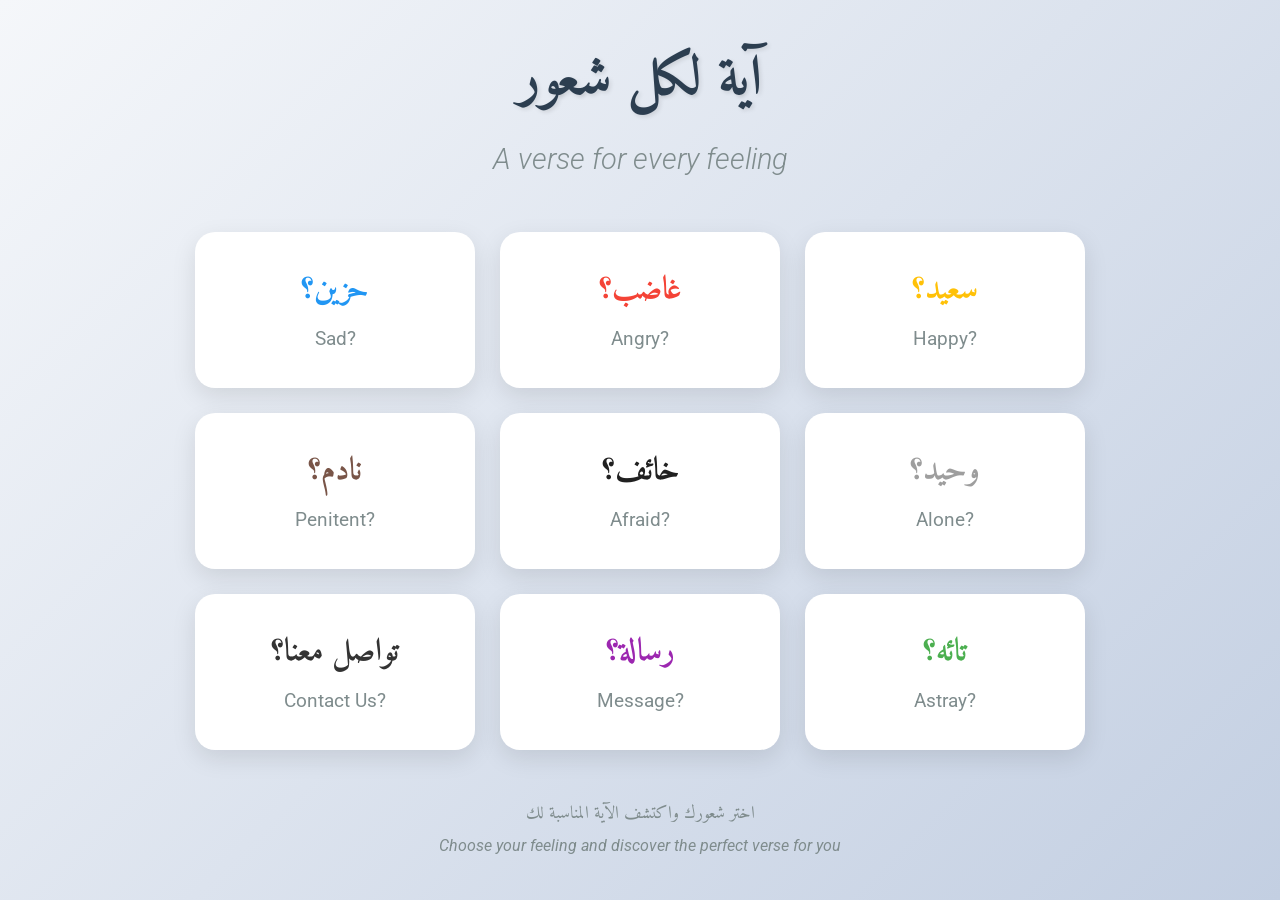
==== index.html @ 74f4320a "Add files via upload" ====
<!DOCTYPE html>
<html lang="ar" dir="rtl">
<head>
    <meta charset="UTF-8">
    <meta name="viewport" content="width=device-width, initial-scale=1.0">
    <title>آية لكل شعور - A Verse for Every Feeling</title>
    <link rel="stylesheet" href="styles.css">
    <link href="https://fonts.googleapis.com/css2?family=Amiri:wght@400;700&family=Roboto:wght@300;400;500&display=swap" rel="stylesheet">
</head>
<body>
    <div class="container">
        <header class="main-header">
            <h1 class="title-ar">آية لكل شعور</h1>
            <h2 class="title-en">A verse for every feeling</h2>
        </header>

        <main class="mood-selection">
            <div class="moods-grid" id="moodsGrid">
                <!-- سيتم ملء الخيارات بواسطة JavaScript -->
            </div>
        </main>

        <footer class="main-footer">
            <p>اختر شعورك واكتشف الآية المناسبة لك</p>
            <p>Choose your feeling and discover the perfect verse for you</p>
        </footer>
    </div>

    <script src="script.js"></script>
</body>
</html>
---- styles.css ----
/* إعدادات عامة */
* {
    margin: 0;
    padding: 0;
    box-sizing: border-box;
}

body {
    font-family: 'Amiri', serif;
    background: linear-gradient(135deg, #f5f7fa 0%, #c3cfe2 100%);
    min-height: 100vh;
    color: #333;
    line-height: 1.6;
}

.container {
    max-width: 1200px;
    margin: 0 auto;
    padding: 20px;
    min-height: 100vh;
    display: flex;
    flex-direction: column;
    justify-content: center;
    align-items: center;
}

/* العنوان الرئيسي */
.main-header {
    text-align: center;
    margin-bottom: 50px;
}

.title-ar {
    font-size: 3.5rem;
    font-weight: 700;
    color: #2c3e50;
    margin-bottom: 10px;
    text-shadow: 2px 2px 4px rgba(0,0,0,0.1);
}

.title-en {
    font-family: 'Roboto', sans-serif;
    font-size: 1.8rem;
    font-weight: 300;
    color: #7f8c8d;
    font-style: italic;
}

/* شبكة الخيارات */
.moods-grid {
    display: grid;
    grid-template-columns: repeat(auto-fit, minmax(280px, 1fr));
    gap: 25px;
    width: 100%;
    max-width: 900px;
    margin-bottom: 50px;
}

/* بطاقة الخيار */
.mood-card {
    background: white;
    border-radius: 20px;
    padding: 30px 20px;
    text-align: center;
    cursor: pointer;
    transition: all 0.3s ease;
    box-shadow: 0 8px 25px rgba(0,0,0,0.1);
    border: 3px solid transparent;
    position: relative;
    overflow: hidden;
}

.mood-card::before {
    content: '';
    position: absolute;
    top: 0;
    left: 0;
    right: 0;
    height: 5px;
    background: var(--mood-color);
    transform: scaleX(0);
    transition: transform 0.3s ease;
}

.mood-card:hover::before {
    transform: scaleX(1);
}

.mood-card:hover {
    transform: translateY(-10px);
    box-shadow: 0 15px 35px rgba(0,0,0,0.15);
    border-color: var(--mood-color);
}

.mood-card:active {
    transform: translateY(-5px);
}

.mood-name-ar {
    font-size: 2rem;
    font-weight: 700;
    color: var(--mood-color);
    margin-bottom: 8px;
}

.mood-name-en {
    font-family: 'Roboto', sans-serif;
    font-size: 1.2rem;
    color: #7f8c8d;
    font-weight: 400;
}

/* ألوان الحالات المزاجية */
.mood-happy {
    --mood-color: #FFC107;
}

.mood-angry {
    --mood-color: #F44336;
}

.mood-sad {
    --mood-color: #2196F3;
}

.mood-alone {
    --mood-color: #9E9E9E;
}

.mood-afraid {
    --mood-color: #212121;
}

.mood-penitent {
    --mood-color: #795548;
}

.mood-astray {
    --mood-color: #4CAF50;
}

.mood-message {
    --mood-color: #9C27B0;
}

/* التذييل */
.main-footer {
    text-align: center;
    color: #7f8c8d;
    font-size: 1.1rem;
}

.main-footer p {
    margin-bottom: 5px;
}

.main-footer p:last-child {
    font-family: 'Roboto', sans-serif;
    font-style: italic;
    font-size: 1rem;
}

/* صفحة الخيارات الفرعية */
.sub-page {
    max-width: 800px;
    margin: 0 auto;
    padding: 20px;
}

.page-header {
    text-align: center;
    margin-bottom: 40px;
}

.back-button {
    display: inline-block;
    background: #95a5a6;
    color: white;
    padding: 12px 25px;
    border-radius: 25px;
    text-decoration: none;
    font-size: 1.1rem;
    margin-bottom: 30px;
    transition: all 0.3s ease;
    border: none;
    cursor: pointer;
}

.back-button:hover {
    background: #7f8c8d;
    transform: translateY(-2px);
}

.selected-mood {
    font-size: 2.5rem;
    color: var(--mood-color);
    margin-bottom: 10px;
}

.selected-mood-en {
    font-family: 'Roboto', sans-serif;
    font-size: 1.5rem;
    color: #7f8c8d;
    font-style: italic;
}

/* قائمة الآيات */
.verses-list {
    display: grid;
    gap: 20px;
    margin-bottom: 40px;
}

.verse-card {
    background: white;
    border-radius: 15px;
    padding: 25px;
    cursor: pointer;
    transition: all 0.3s ease;
    box-shadow: 0 5px 15px rgba(0,0,0,0.08);
    border-left: 5px solid var(--mood-color);
}

.verse-card:hover {
    transform: translateY(-5px);
    box-shadow: 0 10px 25px rgba(0,0,0,0.15);
    border-left-width: 8px;
}

.verse-title {
    font-size: 1.4rem;
    font-weight: 600;
    color: #2c3e50;
    text-align: center;
}

/* صفحة المحتوى */
.content-page {
    max-width: 900px;
    margin: 0 auto;
    padding: 20px;
}

.verse-content {
    background: white;
    border-radius: 20px;
    padding: 40px;
    box-shadow: 0 10px 30px rgba(0,0,0,0.1);
    line-height: 1.8;
}

.verse-text {
    font-size: 1.6rem;
    color: var(--mood-color);
    text-align: center;
    margin-bottom: 30px;
    padding: 20px;
    background: rgba(0,0,0,0.02);
    border-radius: 15px;
    border: 2px solid rgba(0,0,0,0.05);
}

.content-text {
    font-size: 1.2rem;
    color: #2c3e50;
    white-space: pre-line;
}

.content-text p {
    margin-bottom: 20px;
}

/* التصميم المتجاوب */
@media (max-width: 768px) {
    .title-ar {
        font-size: 2.5rem;
    }
    
    .title-en {
        font-size: 1.4rem;
    }
    
    .moods-grid {
        grid-template-columns: 1fr;
        gap: 20px;
    }
    
    .mood-card {
        padding: 25px 15px;
    }
    
    .mood-name-ar {
        font-size: 1.8rem;
    }
    
    .verse-content {
        padding: 25px;
    }
    
    .verse-text {
        font-size: 1.3rem;
    }
    
    .content-text {
        font-size: 1.1rem;
    }
}

@media (max-width: 480px) {
    .container {
        padding: 15px;
    }
    
    .title-ar {
        font-size: 2rem;
    }
    
    .title-en {
        font-size: 1.2rem;
    }
    
    .mood-name-ar {
        font-size: 1.5rem;
    }
    
    .verse-content {
        padding: 20px;
    }
}


/* صفحة التواصل الاجتماعي */
.contact-content {
    width: 100%;
    max-width: 800px;
    margin: 0 auto;
}

.contact-intro {
    text-align: center;
    margin-bottom: 30px;
}

.intro-text-ar {
    font-size: 1.4rem;
    color: #2c3e50;
    margin-bottom: 10px;
    font-weight: 500;
}

.intro-text-en {
    font-family: 'Roboto', sans-serif;
    font-size: 1.1rem;
    color: #7f8c8d;
    font-style: italic;
}

.support-notice {
    background: linear-gradient(135deg, #fff3e0 0%, #ffe0b2 100%);
    border: 2px solid #ff9800;
    border-radius: 15px;
    padding: 20px;
    margin: 30px 0;
    text-align: center;
    box-shadow: 0 4px 15px rgba(255, 152, 0, 0.1);
}

.support-text-ar {
    font-size: 1.2rem;
    color: #e65100;
    margin-bottom: 8px;
    font-weight: 600;
    line-height: 1.5;
}

.support-text-en {
    font-family: 'Roboto', sans-serif;
    font-size: 1rem;
    color: #f57c00;
    font-weight: 500;
    line-height: 1.4;
}

.social-links-grid {
    display: grid;
    grid-template-columns: repeat(auto-fit, minmax(300px, 1fr));
    gap: 20px;
    margin: 40px 0;
}

.social-card {
    background: white;
    border-radius: 20px;
    padding: 25px;
    text-decoration: none;
    color: inherit;
    display: flex;
    align-items: center;
    gap: 20px;
    transition: all 0.3s ease;
    box-shadow: 0 8px 25px rgba(0,0,0,0.1);
    border: 3px solid transparent;
    position: relative;
    overflow: hidden;
}

.social-card::before {
    content: '';
    position: absolute;
    top: 0;
    left: 0;
    right: 0;
    height: 5px;
    transform: scaleX(0);
    transition: transform 0.3s ease;
}

.social-card:hover {
    transform: translateY(-5px);
    box-shadow: 0 15px 35px rgba(0,0,0,0.15);
}

.social-card:hover::before {
    transform: scaleX(1);
}

.social-icon {
    width: 60px;
    height: 60px;
    border-radius: 50%;
    display: flex;
    align-items: center;
    justify-content: center;
    font-size: 2rem;
    color: white;
    flex-shrink: 0;
}

.social-info {
    flex: 1;
}

.social-name-ar {
    font-size: 1.4rem;
    font-weight: 700;
    margin-bottom: 5px;
    color: #2c3e50;
}

.social-name-en {
    font-family: 'Roboto', sans-serif;
    font-size: 1rem;
    font-weight: 400;
    color: #7f8c8d;
    margin-bottom: 8px;
}

.social-handle {
    font-family: 'Roboto', sans-serif;
    font-size: 0.9rem;
    color: #95a5a6;
    font-weight: 500;
}

.social-action {
    display: flex;
    flex-direction: column;
    align-items: center;
    gap: 5px;
    font-size: 0.9rem;
    color: #7f8c8d;
    font-weight: 500;
}

.social-action i {
    font-size: 1.1rem;
}

/* ألوان المنصات الاجتماعية */
.whatsapp {
    border-color: #25D366;
}

.whatsapp::before {
    background: #25D366;
}

.whatsapp .social-icon {
    background: linear-gradient(135deg, #25D366 0%, #128C7E 100%);
}

.whatsapp:hover {
    border-color: #25D366;
}

.instagram {
    border-color: #E4405F;
}

.instagram::before {
    background: linear-gradient(45deg, #f09433 0%,#e6683c 25%,#dc2743 50%,#cc2366 75%,#bc1888 100%);
}

.instagram .social-icon {
    background: linear-gradient(45deg, #f09433 0%,#e6683c 25%,#dc2743 50%,#cc2366 75%,#bc1888 100%);
}

.instagram:hover {
    border-color: #E4405F;
}

.facebook {
    border-color: #1877F2;
}

.facebook::before {
    background: #1877F2;
}

.facebook .social-icon {
    background: linear-gradient(135deg, #1877F2 0%, #166FE5 100%);
}

.facebook:hover {
    border-color: #1877F2;
}

.tiktok {
    border-color: #000000;
}

.tiktok::before {
    background: linear-gradient(45deg, #ff0050 0%, #000000 50%, #00f2ea 100%);
}

.tiktok .social-icon {
    background: linear-gradient(45deg, #ff0050 0%, #000000 50%, #00f2ea 100%);
}

.tiktok:hover {
    border-color: #000000;
}

.contact-footer {
    text-align: center;
    margin-top: 40px;
    padding: 30px;
    background: rgba(255, 255, 255, 0.8);
    border-radius: 15px;
    border: 2px solid rgba(0,0,0,0.05);
}

.footer-text-ar {
    font-size: 1.3rem;
    color: #2c3e50;
    margin-bottom: 8px;
    font-weight: 600;
}

.footer-text-en {
    font-family: 'Roboto', sans-serif;
    font-size: 1rem;
    color: #7f8c8d;
    font-style: italic;
}

/* تجاوب الشاشات الصغيرة */
@media (max-width: 768px) {
    .social-links-grid {
        grid-template-columns: 1fr;
        gap: 15px;
    }
    
    .social-card {
        padding: 20px;
        gap: 15px;
    }
    
    .social-icon {
        width: 50px;
        height: 50px;
        font-size: 1.5rem;
    }
    
    .social-name-ar {
        font-size: 1.2rem;
    }
    
    .support-notice {
        padding: 15px;
        margin: 20px 0;
    }
    
    .support-text-ar {
        font-size: 1.1rem;
    }
    
    .support-text-en {
        font-size: 0.9rem;
    }
}

@media (max-width: 480px) {
    .contact-content {
        padding: 10px;
    }
    
    .intro-text-ar {
        font-size: 1.2rem;
    }
    
    .intro-text-en {
        font-size: 1rem;
    }
    
    .social-card {
        flex-direction: column;
        text-align: center;
        gap: 15px;
    }
    
    .social-action {
        flex-direction: row;
        gap: 10px;
    }
}
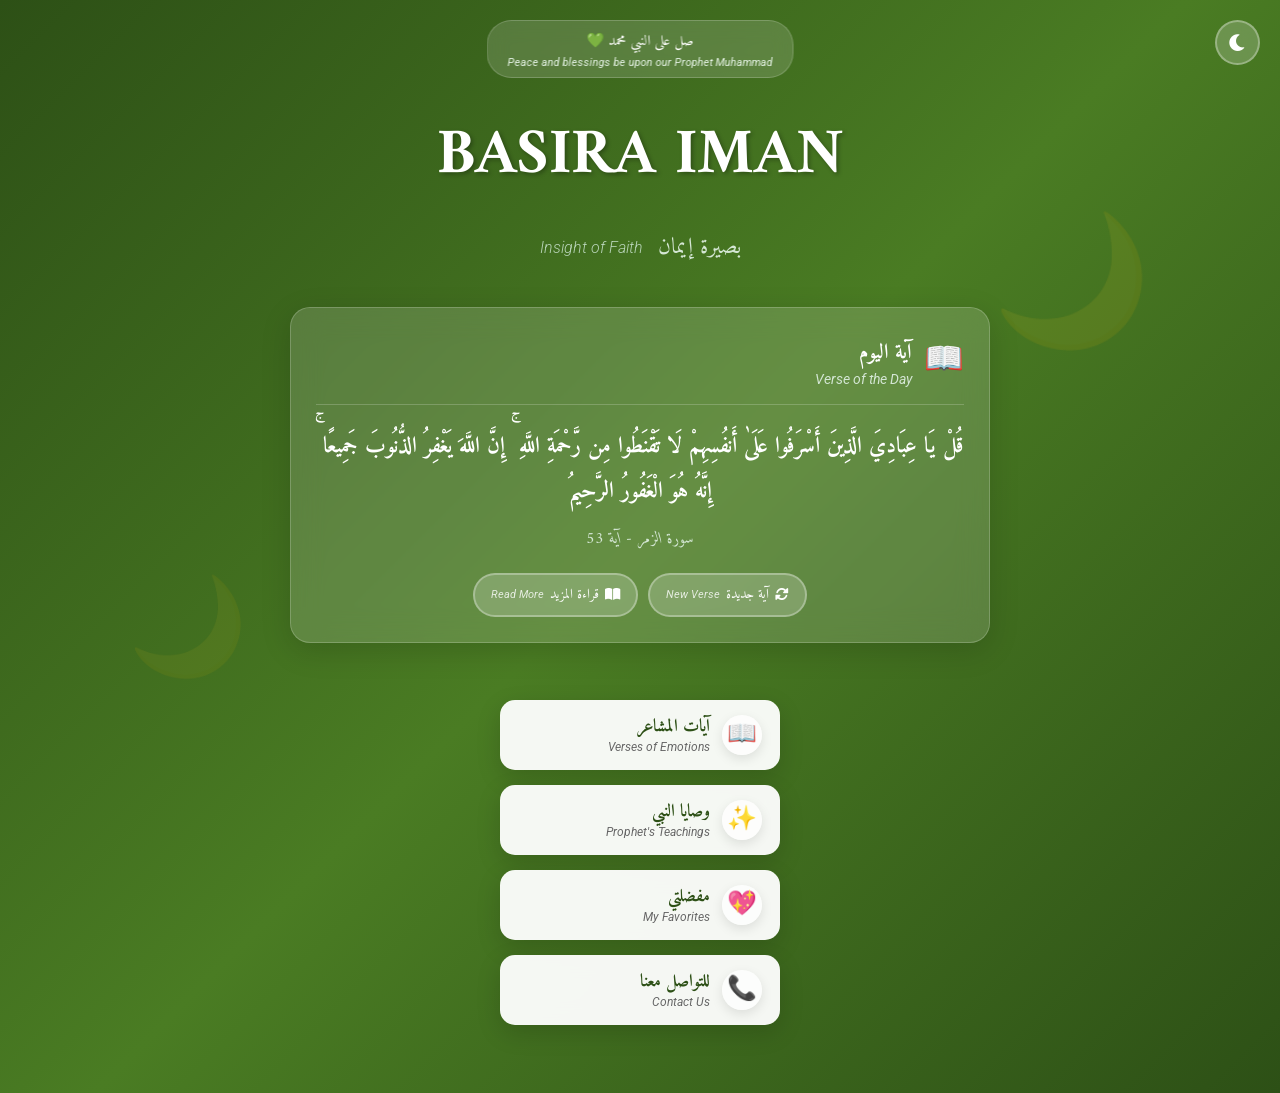
==== commit 875b5d79: "Add files via upload" ====
--- a/index.html
+++ b/index.html
@@ -3,30 +3,288 @@
 <head>
     <meta charset="UTF-8">
     <meta name="viewport" content="width=device-width, initial-scale=1.0">
-    <title>آية لكل شعور - A Verse for Every Feeling</title>
-    <link rel="stylesheet" href="styles.css">
-    <link href="https://fonts.googleapis.com/css2?family=Amiri:wght@400;700&family=Roboto:wght@300;400;500&display=swap" rel="stylesheet">
+    <title>BASIRA IMAN - بصيرة إيمان</title>
+    <link rel="stylesheet" href="style.css">
+    <link rel="stylesheet" href="https://cdnjs.cloudflare.com/ajax/libs/font-awesome/6.0.0/css/all.min.css">
 </head>
 <body>
+    <!-- شاشة التحميل -->
+    <div class="loading-screen" id="loadingScreen">
+        <div class="loading-content">
+            <div class="loading-moon">🌙</div>
+            <div class="loading-stars">
+                <span class="star">✨</span>
+                <span class="star">⭐</span>
+                <span class="star">✨</span>
+            </div>
+            <div class="loading-text">بصيرة إيمان</div>
+            <div class="loading-text-en">BASIRA IMAN</div>
+            <div class="loading-bar">
+                <div class="loading-bar-fill"></div>
+            </div>
+            <div class="loading-subtitle">Insight of Faith</div>
+        </div>
+    </div>
+
+    <!-- النقاط البيضاء المتحركة -->
+    <div class="floating-dots" id="floatingDots"></div>
+
+    <!-- تذكير الصلاة على النبي -->
+    <div class="prayer-reminder">
+        <div class="prayer-ar">صل على النبي محمد 💚</div>
+        <div class="prayer-en">Peace and blessings be upon our Prophet Muhammad</div>
+    </div>
+
+    <!-- زر الوضع الداكن/الفاتح -->
+    <button class="theme-toggle" id="themeToggle" onclick="toggleTheme()" title="تبديل الوضع | Toggle Theme">
+        <i class="fas fa-moon" id="themeIcon"></i>
+    </button>
+
+    <!-- المحتوى الرئيسي -->
     <div class="container">
-        <header class="main-header">
-            <h1 class="title-ar">آية لكل شعور</h1>
-            <h2 class="title-en">A verse for every feeling</h2>
-        </header>
-
-        <main class="mood-selection">
-            <div class="moods-grid" id="moodsGrid">
-                <!-- سيتم ملء الخيارات بواسطة JavaScript -->
-            </div>
-        </main>
-
-        <footer class="main-footer">
-            <p>اختر شعورك واكتشف الآية المناسبة لك</p>
-            <p>Choose your feeling and discover the perfect verse for you</p>
-        </footer>
+        <!-- عنوان الموقع -->
+        <div class="site-title">
+            <h1 class="site-name">BASIRA IMAN</h1>
+            <div class="site-subtitle">
+                <span class="subtitle-ar">بصيرة إيمان</span>
+                <span class="subtitle-en">Insight of Faith</span>
+            </div>
+        </div>
+
+        <!-- آية اليوم -->
+        <div class="verse-of-day" id="verseOfDay">
+            <div class="vod-header">
+                <div class="vod-icon">📖</div>
+                <div class="vod-title">
+                    <span class="vod-title-ar">آية اليوم</span>
+                    <span class="vod-title-en">Verse of the Day</span>
+                </div>
+            </div>
+            <div class="vod-content">
+                <p class="vod-text" id="vodText">جاري التحميل...</p>
+                <p class="vod-ref" id="vodRef"></p>
+            </div>
+            <div class="vod-actions">
+                <button onclick="refreshVerseOfDay()" class="vod-refresh-btn">
+                    <i class="fas fa-sync-alt"></i>
+                    <span>آية جديدة</span>
+                    <span class="vod-refresh-en">New Verse</span>
+                </button>
+                <button onclick="goToVerseOfDay()" class="vod-read-btn">
+                    <i class="fas fa-book-open"></i>
+                    <span>قراءة المزيد</span>
+                    <span class="vod-read-en">Read More</span>
+                </button>
+            </div>
+        </div>
+
+        <!-- الخيارات الرئيسية -->
+        <div class="main-options">
+            <div class="options-container">
+                <!-- آيات المشاعر -->
+                <a href="ayat.html" class="option-card">
+                    <div class="option-icon">📖</div>
+                    <div class="option-content">
+                        <div class="option-title-ar">آيات المشاعر</div>
+                        <div class="option-title-en">Verses of Emotions</div>
+                    </div>
+                </a>
+
+                <!-- وصايا النبي -->
+                <a href="hadiths.html" class="option-card">
+                    <div class="option-icon">✨</div>
+                    <div class="option-content">
+                        <div class="option-title-ar">وصايا النبي</div>
+                        <div class="option-title-en">Prophet's Teachings</div>
+                    </div>
+                </a>
+
+                <!-- مفضلتي -->
+                <a href="favorites.html" class="option-card">
+                    <div class="option-icon">💖</div>
+                    <div class="option-content">
+                        <div class="option-title-ar">مفضلتي</div>
+                        <div class="option-title-en">My Favorites</div>
+                    </div>
+                </a>
+
+                <!-- للتواصل معنا -->
+                <a href="contact.html" class="option-card">
+                    <div class="option-icon">📞</div>
+                    <div class="option-content">
+                        <div class="option-title-ar">للتواصل معنا</div>
+                        <div class="option-title-en">Contact Us</div>
+                    </div>
+                </a>
+            </div>
+        </div>
     </div>
 
-    <script src="script.js"></script>
+    <script>
+        // شاشة التحميل
+        window.addEventListener('load', function() {
+            setTimeout(() => {
+                const loadingScreen = document.getElementById('loadingScreen');
+                loadingScreen.classList.add('fade-out');
+                setTimeout(() => {
+                    loadingScreen.style.display = 'none';
+                }, 800);
+            }, 1500);
+        });
+
+        // إنشاء النقاط البيضاء المتحركة
+        function createFloatingDots() {
+            const container = document.getElementById('floatingDots');
+            const dotCount = 30;
+            for (let i = 0; i < dotCount; i++) {
+                const dot = document.createElement('div');
+                dot.className = 'dot';
+                dot.style.left = Math.random() * 100 + '%';
+                dot.style.animationDuration = (10 + Math.random() * 10) + 's';
+                dot.style.animationDelay = Math.random() * 5 + 's';
+                const size = 3 + Math.random() * 3;
+                dot.style.width = size + 'px';
+                dot.style.height = size + 'px';
+                container.appendChild(dot);
+            }
+        }
+        window.addEventListener('load', createFloatingDots);
+
+        // الوضع الداكن/الفاتح
+        function toggleTheme() {
+            const body = document.body;
+            const icon = document.getElementById('themeIcon');
+            const isDark = body.classList.toggle('light-mode');
+
+            if (isDark) {
+                icon.className = 'fas fa-sun';
+                localStorage.setItem('theme', 'light');
+            } else {
+                icon.className = 'fas fa-moon';
+                localStorage.setItem('theme', 'dark');
+            }
+        }
+
+        // تحميل الوضع المحفوظ
+        function loadTheme() {
+            const savedTheme = localStorage.getItem('theme');
+            const icon = document.getElementById('themeIcon');
+            if (savedTheme === 'light') {
+                document.body.classList.add('light-mode');
+                icon.className = 'fas fa-sun';
+            }
+        }
+        document.addEventListener('DOMContentLoaded', loadTheme);
+
+        // آية اليوم
+        let versesData = null;
+        let currentVOD = null;
+
+        function loadVerseOfDay() {
+            // محاولة تحميل من verses_data.json
+            fetch('verses_data.json')
+                .then(response => response.json())
+                .then(data => {
+                    versesData = data;
+                    displayVerseOfDay();
+                })
+                .catch(error => {
+                    // آيات احتياطية إذا لم يتم تحميل الملف
+                    const fallbackVerses = [
+                        { text: "وَمَن يَتَّقِ اللَّهَ يَجْعَل لَّهُ مَخْرَجًا وَيَرْزُقْهُ مِنْ حَيْثُ لَا يَحْتَسِبُ", ref: "الطلاق: 2-3", emotion: 'happy', index: 0 },
+                        { text: "إِنَّ مَعَ الْعُسْرِ يُسْرًا", ref: "الشرح: 6", emotion: 'sad', index: 0 },
+                        { text: "وَقُل رَّبِّ زِدْنِي عِلْمًا", ref: "طه: 114", emotion: 'message', index: 0 },
+                        { text: "وَإِذَا سَأَلَكَ عِبَادِي عَنِّي فَإِنِّي قَرِيبٌ", ref: "البقرة: 186", emotion: 'alone', index: 0 },
+                        { text: "رَبِّ اغْفِرْ لِي وَلِوَالِدَيَّ وَلِلْمُؤْمِنِينَ يَوْمَ يَقُومُ الْحِسَابُ", ref: "إبراهيم: 41", emotion: 'penitent', index: 0 }
+                    ];
+
+                    // اختيار آية عشوائية
+                    const randomIndex = Math.floor(Math.random() * fallbackVerses.length);
+                    currentVOD = fallbackVerses[randomIndex];
+                    document.getElementById('vodText').textContent = currentVOD.text;
+                    document.getElementById('vodRef').textContent = currentVOD.ref;
+                });
+        }
+
+        function displayVerseOfDay() {
+            if (!versesData) return;
+
+            // الحصول على اليوم الحالي كرقم
+            const today = new Date();
+            const daySeed = today.getFullYear() * 10000 + (today.getMonth() + 1) * 100 + today.getDate();
+
+            // جمع جميع الآيات
+            let allVerses = [];
+            Object.keys(versesData).forEach(emotionKey => {
+                const data = versesData[emotionKey];
+                data.verses.forEach((verse, index) => {
+                    allVerses.push({
+                        text: verse.text,
+                        name: verse.name,
+                        emotion: emotionKey,
+                        index: index
+                    });
+                });
+            });
+
+            // اختيار آية بناءً على اليوم (ثابتة لليوم)
+            const seedRandom = (seed) => {
+                let x = Math.sin(seed) * 10000;
+                return x - Math.floor(x);
+            };
+
+            const verseIndex = Math.floor(seedRandom(daySeed) * allVerses.length);
+            currentVOD = allVerses[verseIndex];
+
+            document.getElementById('vodText').textContent = currentVOD.text;
+            document.getElementById('vodRef').textContent = currentVOD.name;
+        }
+
+        function refreshVerseOfDay() {
+            if (!versesData) {
+                loadVerseOfDay();
+                return;
+            }
+
+            // اختيار آية عشوائية مختلفة
+            let allVerses = [];
+            Object.keys(versesData).forEach(emotionKey => {
+                const data = versesData[emotionKey];
+                data.verses.forEach((verse, index) => {
+                    allVerses.push({
+                        text: verse.text,
+                        name: verse.name,
+                        emotion: emotionKey,
+                        index: index
+                    });
+                });
+            });
+
+            const randomIndex = Math.floor(Math.random() * allVerses.length);
+            currentVOD = allVerses[randomIndex];
+
+            // تأثير الانتقال
+            const vodContent = document.querySelector('.vod-content');
+            vodContent.style.opacity = '0';
+            vodContent.style.transform = 'translateY(10px)';
+            vodContent.style.transition = 'all 0.3s ease';
+
+            setTimeout(() => {
+                document.getElementById('vodText').textContent = currentVOD.text;
+                document.getElementById('vodRef').textContent = currentVOD.name;
+                vodContent.style.opacity = '1';
+                vodContent.style.transform = 'translateY(0)';
+            }, 300);
+        }
+
+        function goToVerseOfDay() {
+            if (currentVOD && currentVOD.emotion !== undefined) {
+                window.location.href = `ayat.html#${currentVOD.emotion}_${currentVOD.index}`;
+            }
+        }
+
+        // تحميل آية اليوم عند بدء الصفحة
+        document.addEventListener('DOMContentLoaded', loadVerseOfDay);
+    </script>
 </body>
-</html>
-
+</html>
--- a/style.css
+++ b/style.css
@@ -0,0 +1,1556 @@
+/* استيراد الخطوط */
+@import url('https://fonts.googleapis.com/css2?family=Amiri:wght@400;700&family=Roboto:wght@300;400;500;700&display=swap');
+
+/* إعدادات عامة */
+* {
+    margin: 0;
+    padding: 0;
+    box-sizing: border-box;
+}
+
+body {
+    font-family: 'Amiri', serif;
+    background: linear-gradient(135deg, #2d5016 0%, #4a7c23 50%, #2d5016 100%);
+    min-height: 100vh;
+    color: white;
+    position: relative;
+    overflow-x: hidden;
+    transition: background 0.5s ease;
+}
+
+/* الوضع الفاتح */
+body.light-mode {
+    background: linear-gradient(135deg, #e8f5e8 0%, #d4edda 50%, #e8f5e8 100%);
+    color: #2d5016;
+}
+
+body.light-mode .prayer-reminder {
+    background: rgba(45, 80, 22, 0.1);
+    border-color: rgba(45, 80, 22, 0.2);
+}
+
+body.light-mode .prayer-reminder .prayer-ar,
+body.light-mode .prayer-reminder .prayer-en {
+    color: #2d5016;
+}
+
+body.light-mode .site-name {
+    color: #2d5016;
+    text-shadow: 2px 2px 4px rgba(0,0,0,0.1);
+}
+
+body.light-mode .subtitle-ar {
+    color: #4a7c23;
+}
+
+body.light-mode .subtitle-en {
+    color: #6b9b3a;
+}
+
+body.light-mode .title-ar {
+    color: #2d5016;
+}
+
+body.light-mode .title-en {
+    color: #4a7c23;
+}
+
+body.light-mode .verse-of-day {
+    background: rgba(255, 255, 255, 0.9);
+    box-shadow: 0 8px 30px rgba(0,0,0,0.1);
+}
+
+body.light-mode .vod-text {
+    color: #1a1a1a;
+}
+
+body.light-mode .vod-ref {
+    color: #666;
+}
+
+body.light-mode .back-btn {
+    background: rgba(45, 80, 22, 0.1);
+    color: #2d5016;
+}
+
+body.light-mode .back-btn:hover {
+    background: rgba(45, 80, 22, 0.2);
+}
+
+body.light-mode .search-input {
+    background: rgba(255, 255, 255, 0.95);
+    color: #2d5016;
+    border-color: rgba(45, 80, 22, 0.3);
+}
+
+body.light-mode .search-hint,
+body.light-mode .search-hint-en {
+    color: #4a7c23;
+}
+
+body.light-mode .option-card {
+    background: rgba(255, 255, 255, 0.95);
+}
+
+body.light-mode .option-title-ar {
+    color: #2d5016;
+}
+
+body.light-mode .feeling-card {
+    background: rgba(255, 255, 255, 0.95);
+}
+
+body.light-mode .feeling-title {
+    color: #2d5016;
+}
+
+body.light-mode .verse-item {
+    background: rgba(255, 255, 255, 0.95);
+}
+
+body.light-mode .verse-item-title {
+    color: #2d5016;
+}
+
+body.light-mode .verse-header h2,
+body.light-mode .section-header h2 {
+    color: #2d5016;
+}
+
+body.light-mode .section-icon {
+    color: #2d5016;
+}
+
+body.light-mode .verse-text-container .verse-text {
+    color: #1a1a1a;
+}
+
+body.light-mode .interpretation-content p,
+body.light-mode .english-content p {
+    color: #333;
+}
+
+body.light-mode .social-link {
+    background: rgba(255, 255, 255, 0.95);
+}
+
+body.light-mode .social-title {
+    color: #2d5016;
+}
+
+body.light-mode .support-text {
+    color: #2d5016;
+}
+
+body.light-mode .support-text-en {
+    color: #4a7c23;
+}
+
+body.light-mode .favorites-empty {
+    background: rgba(255, 255, 255, 0.9);
+}
+
+body.light-mode .favorites-empty-text {
+    color: #2d5016;
+}
+
+body.light-mode .favorites-empty-hint {
+    color: #4a7c23;
+}
+
+body.light-mode .favorite-item {
+    background: rgba(255, 255, 255, 0.95);
+}
+
+body.light-mode .favorite-item-title {
+    color: #2d5016;
+}
+
+body.light-mode .favorite-item-text {
+    color: #333;
+}
+
+body.light-mode .verse-item-emotion {
+    color: #4a7c23;
+}
+
+/* زر تبديل الوضع */
+.theme-toggle {
+    position: fixed;
+    top: 20px;
+    right: 20px;
+    width: 45px;
+    height: 45px;
+    border-radius: 50%;
+    background: rgba(255, 255, 255, 0.2);
+    backdrop-filter: blur(10px);
+    border: 2px solid rgba(255, 255, 255, 0.3);
+    color: white;
+    font-size: 1.2rem;
+    cursor: pointer;
+    transition: all 0.3s ease;
+    z-index: 1001;
+    display: flex;
+    align-items: center;
+    justify-content: center;
+}
+
+.theme-toggle:hover {
+    transform: scale(1.1) rotate(15deg);
+    background: rgba(255, 255, 255, 0.3);
+    box-shadow: 0 0 20px rgba(255, 255, 255, 0.3);
+}
+
+body.light-mode .theme-toggle {
+    background: rgba(45, 80, 22, 0.1);
+    border-color: rgba(45, 80, 22, 0.3);
+    color: #2d5016;
+}
+
+body.light-mode .theme-toggle:hover {
+    background: rgba(45, 80, 22, 0.2);
+    box-shadow: 0 0 20px rgba(45, 80, 22, 0.2);
+}
+
+/* شاشة التحميل */
+.loading-screen {
+    position: fixed;
+    top: 0;
+    left: 0;
+    width: 100%;
+    height: 100%;
+    background: linear-gradient(135deg, #1a3a0a 0%, #2d5016 50%, #1a3a0a 100%);
+    z-index: 9999;
+    display: flex;
+    align-items: center;
+    justify-content: center;
+    transition: opacity 0.8s ease, visibility 0.8s ease;
+}
+
+.loading-screen.fade-out {
+    opacity: 0;
+    visibility: hidden;
+}
+
+.loading-content {
+    text-align: center;
+    animation: loadingPulse 2s ease-in-out infinite;
+}
+
+.loading-moon {
+    font-size: 5rem;
+    margin-bottom: 20px;
+    animation: moonFloat 3s ease-in-out infinite;
+}
+
+.loading-stars {
+    margin-bottom: 20px;
+}
+
+.loading-stars .star {
+    font-size: 1.5rem;
+    margin: 0 10px;
+    display: inline-block;
+    animation: starTwinkle 1.5s ease-in-out infinite;
+}
+
+.loading-stars .star:nth-child(2) {
+    animation-delay: 0.5s;
+}
+
+.loading-stars .star:nth-child(3) {
+    animation-delay: 1s;
+}
+
+.loading-text {
+    font-size: 2.5rem;
+    font-weight: 700;
+    color: #fff;
+    margin-bottom: 5px;
+    text-shadow: 2px 2px 4px rgba(0,0,0,0.3);
+}
+
+.loading-text-en {
+    font-size: 1.5rem;
+    color: #d4e6d4;
+    font-family: 'Roboto', sans-serif;
+    font-weight: 300;
+    margin-bottom: 20px;
+}
+
+.loading-bar {
+    width: 200px;
+    height: 4px;
+    background: rgba(255, 255, 255, 0.2);
+    border-radius: 2px;
+    margin: 0 auto 15px;
+    overflow: hidden;
+}
+
+.loading-bar-fill {
+    width: 0%;
+    height: 100%;
+    background: linear-gradient(90deg, #4CAF50, #81C784);
+    border-radius: 2px;
+    animation: loadingProgress 1.5s ease-in-out forwards;
+}
+
+.loading-subtitle {
+    font-size: 1rem;
+    color: #b8d4b8;
+    font-family: 'Roboto', sans-serif;
+    font-style: italic;
+}
+
+@keyframes loadingPulse {
+    0%, 100% { transform: scale(1); }
+    50% { transform: scale(1.02); }
+}
+
+@keyframes moonFloat {
+    0%, 100% { transform: translateY(0px) rotate(0deg); }
+    50% { transform: translateY(-15px) rotate(5deg); }
+}
+
+@keyframes starTwinkle {
+    0%, 100% { opacity: 0.3; transform: scale(0.8); }
+    50% { opacity: 1; transform: scale(1.2); }
+}
+
+@keyframes loadingProgress {
+    0% { width: 0%; }
+    50% { width: 60%; }
+    100% { width: 100%; }
+}
+
+/* خلفية الهلال المتحركة */
+body::before {
+    content: '🌙';
+    position: fixed;
+    top: 20%;
+    right: 10%;
+    font-size: 8rem;
+    opacity: 0.1;
+    animation: float 6s ease-in-out infinite;
+    z-index: 0;
+}
+
+body::after {
+    content: '🌙';
+    position: fixed;
+    bottom: 20%;
+    left: 10%;
+    font-size: 6rem;
+    opacity: 0.08;
+    animation: float 8s ease-in-out infinite reverse;
+    z-index: 0;
+}
+
+@keyframes float {
+    0%, 100% { transform: translateY(0px) rotate(0deg); }
+    50% { transform: translateY(-20px) rotate(5deg); }
+}
+
+/* النقاط البيضاء المتحركة */
+.floating-dots {
+    position: fixed;
+    top: 0;
+    left: 0;
+    width: 100%;
+    height: 100%;
+    pointer-events: none;
+    z-index: 0;
+    overflow: hidden;
+}
+
+.dot {
+    position: absolute;
+    bottom: -10px;
+    width: 4px;
+    height: 4px;
+    background: rgba(255, 255, 255, 0.6);
+    border-radius: 50%;
+    animation: rise linear infinite;
+}
+
+@keyframes rise {
+    0% {
+        bottom: -10px;
+        opacity: 0;
+    }
+    10% {
+        opacity: 1;
+    }
+    90% {
+        opacity: 1;
+    }
+    100% {
+        bottom: 110vh;
+        opacity: 0;
+    }
+}
+
+/* تذكير الصلاة على النبي */
+.prayer-reminder {
+    position: fixed;
+    top: 20px;
+    left: 50%;
+    transform: translateX(-50%);
+    background: rgba(255, 255, 255, 0.15);
+    backdrop-filter: blur(10px);
+    border: 1px solid rgba(255, 255, 255, 0.2);
+    border-radius: 25px;
+    padding: 8px 20px;
+    z-index: 1000;
+    animation: glow 3s ease-in-out infinite alternate;
+    text-align: center;
+}
+
+.prayer-reminder .prayer-ar {
+    font-size: 0.9rem;
+    color: #fff;
+    margin-bottom: 2px;
+}
+
+.prayer-reminder .prayer-en {
+    font-size: 0.7rem;
+    color: #e8f5e8;
+    font-family: 'Roboto', sans-serif;
+    font-style: italic;
+}
+
+@keyframes glow {
+    0% { box-shadow: 0 0 10px rgba(255, 255, 255, 0.2); }
+    100% { box-shadow: 0 0 20px rgba(255, 255, 255, 0.4); }
+}
+
+/* حاوي المحتوى الرئيسي */
+.container {
+    position: relative;
+    z-index: 1;
+    max-width: 1200px;
+    margin: 0 auto;
+    padding: 100px 20px 50px;
+    transition: opacity 0.3s ease, transform 0.3s ease;
+}
+
+/* عنوان الموقع الرئيسي */
+.site-title {
+    text-align: center;
+    margin-bottom: 40px;
+}
+
+.site-name {
+    font-size: 4rem;
+    font-weight: 700;
+    color: #fff;
+    margin-bottom: 15px;
+    text-shadow: 2px 2px 4px rgba(0,0,0,0.3);
+    animation: titleGlow 4s ease-in-out infinite alternate;
+}
+
+.site-subtitle {
+    display: flex;
+    justify-content: center;
+    align-items: center;
+    gap: 15px;
+    flex-wrap: wrap;
+}
+
+.subtitle-ar {
+    font-size: 1.4rem;
+    color: #d4e6d4;
+    font-weight: 500;
+}
+
+.subtitle-en {
+    font-size: 1rem;
+    color: #b8d4b8;
+    font-style: italic;
+    font-family: 'Roboto', sans-serif;
+    font-weight: 300;
+}
+
+@keyframes titleGlow {
+    0% { text-shadow: 2px 2px 4px rgba(0,0,0,0.3), 0 0 20px rgba(255,255,255,0.3); }
+    100% { text-shadow: 2px 2px 4px rgba(0,0,0,0.3), 0 0 30px rgba(255,255,255,0.5); }
+}
+
+/* آية اليوم */
+.verse-of-day {
+    max-width: 700px;
+    margin: 0 auto 40px;
+    background: rgba(255, 255, 255, 0.15);
+    backdrop-filter: blur(15px);
+    border-radius: 20px;
+    padding: 25px;
+    border: 1px solid rgba(255, 255, 255, 0.2);
+    box-shadow: 0 8px 30px rgba(0, 0, 0, 0.15);
+    transition: all 0.3s ease;
+}
+
+.verse-of-day:hover {
+    transform: translateY(-3px);
+    box-shadow: 0 12px 40px rgba(0, 0, 0, 0.2);
+}
+
+.vod-header {
+    display: flex;
+    align-items: center;
+    gap: 12px;
+    margin-bottom: 20px;
+    padding-bottom: 15px;
+    border-bottom: 1px solid rgba(255, 255, 255, 0.2);
+}
+
+.vod-icon {
+    font-size: 2rem;
+}
+
+.vod-title {
+    display: flex;
+    flex-direction: column;
+}
+
+.vod-title-ar {
+    font-size: 1.3rem;
+    font-weight: 700;
+    color: #fff;
+}
+
+.vod-title-en {
+    font-size: 0.85rem;
+    color: #d4e6d4;
+    font-family: 'Roboto', sans-serif;
+    font-style: italic;
+}
+
+.vod-content {
+    margin-bottom: 20px;
+    transition: all 0.3s ease;
+}
+
+.vod-text {
+    font-size: 1.4rem;
+    line-height: 2;
+    color: #fff;
+    text-align: center;
+    margin-bottom: 10px;
+    font-weight: 600;
+}
+
+.vod-ref {
+    font-size: 1rem;
+    color: #d4e6d4;
+    text-align: center;
+    font-style: italic;
+}
+
+.vod-actions {
+    display: flex;
+    gap: 10px;
+    justify-content: center;
+    flex-wrap: wrap;
+}
+
+.vod-refresh-btn,
+.vod-read-btn {
+    background: rgba(255, 255, 255, 0.2);
+    color: white;
+    border: 2px solid rgba(255, 255, 255, 0.3);
+    padding: 8px 16px;
+    border-radius: 25px;
+    font-family: 'Amiri', serif;
+    font-size: 0.85rem;
+    cursor: pointer;
+    transition: all 0.3s ease;
+    display: flex;
+    align-items: center;
+    gap: 6px;
+}
+
+.vod-refresh-btn:hover,
+.vod-read-btn:hover {
+    background: rgba(255, 255, 255, 0.3);
+    transform: translateY(-2px);
+    box-shadow: 0 4px 15px rgba(0, 0, 0, 0.2);
+}
+
+.vod-refresh-en,
+.vod-read-en {
+    font-family: 'Roboto', sans-serif;
+    font-size: 0.7rem;
+    font-style: italic;
+    opacity: 0.8;
+}
+
+body.light-mode .vod-refresh-btn,
+body.light-mode .vod-read-btn {
+    background: rgba(45, 80, 22, 0.1);
+    border-color: rgba(45, 80, 22, 0.3);
+    color: #2d5016;
+}
+
+body.light-mode .vod-refresh-btn:hover,
+body.light-mode .vod-read-btn:hover {
+    background: rgba(45, 80, 22, 0.2);
+}
+
+/* الخيارات الرئيسية */
+.main-options {
+    display: flex;
+    justify-content: center;
+    align-items: center;
+    min-height: 40vh;
+}
+
+.options-container {
+    display: flex;
+    flex-direction: column;
+    gap: 15px;
+    max-width: 280px;
+    width: 100%;
+}
+
+/* بطاقة الخيار */
+.option-card {
+    background: rgba(255, 255, 255, 0.95);
+    border-radius: 15px;
+    padding: 12px 15px;
+    cursor: pointer;
+    transition: all 0.4s cubic-bezier(0.4, 0, 0.2, 1);
+    box-shadow: 0 8px 25px rgba(0,0,0,0.15);
+    border: 3px solid transparent;
+    position: relative;
+    overflow: hidden;
+    backdrop-filter: blur(10px);
+    display: flex;
+    align-items: center;
+    gap: 12px;
+    text-decoration: none;
+    color: inherit;
+}
+
+.option-card::before {
+    content: '';
+    position: absolute;
+    top: 0;
+    left: 0;
+    right: 0;
+    height: 4px;
+    background: var(--option-color);
+    transform: scaleX(0);
+    transition: transform 0.4s ease;
+}
+
+.option-card:hover::before {
+    transform: scaleX(1);
+}
+
+.option-card:hover {
+    transform: translateY(-5px) scale(1.02);
+    box-shadow: 0 15px 35px rgba(0,0,0,0.25);
+    border-color: var(--option-color);
+    background: rgba(255, 255, 255, 1);
+}
+
+/* ألوان الخيارات */
+.option-card:nth-child(1) { --option-color: #4CAF50; }
+.option-card:nth-child(2) { --option-color: #2196F3; }
+.option-card:nth-child(3) { --option-color: #FF9800; }
+.option-card:nth-child(4) { --option-color: #E91E63; }
+
+/* أيقونة الخيار */
+.option-icon {
+    width: 40px;
+    height: 40px;
+    font-size: 1.5rem;
+    color: var(--option-color);
+    display: flex;
+    align-items: center;
+    justify-content: center;
+    background: rgba(255, 255, 255, 0.8);
+    border-radius: 50%;
+    box-shadow: 0 4px 12px rgba(0,0,0,0.1);
+    transition: all 0.3s ease;
+    flex-shrink: 0;
+}
+
+.option-card:hover .option-icon {
+    transform: scale(1.1) rotate(5deg);
+    background: var(--option-color);
+    color: white;
+    box-shadow: 0 6px 20px rgba(0,0,0,0.2);
+}
+
+/* محتوى الخيار */
+.option-content {
+    flex: 1;
+    text-align: right;
+}
+
+.option-title-ar {
+    font-size: 1.1rem;
+    font-weight: 700;
+    color: #2d5016;
+    margin-bottom: 3px;
+    line-height: 1.2;
+}
+
+.option-title-en {
+    font-size: 0.75rem;
+    color: #666;
+    font-family: 'Roboto', sans-serif;
+    font-style: italic;
+}
+
+/* رأس الصفحة الداخلية */
+.page-header {
+    text-align: center;
+    margin-bottom: 40px;
+    position: relative;
+}
+
+/* زر العودة المحسّن */
+.back-btn {
+    position: absolute;
+    top: 0;
+    right: 0;
+    background: rgba(255, 255, 255, 0.2);
+    color: white;
+    border: none;
+    padding: 10px 20px;
+    border-radius: 25px;
+    cursor: pointer;
+    transition: all 0.3s ease;
+    font-family: 'Amiri', serif;
+    font-size: 0.9rem;
+    text-decoration: none;
+    display: inline-flex;
+    align-items: center;
+    gap: 8px;
+    backdrop-filter: blur(10px);
+    border: 1px solid rgba(255, 255, 255, 0.2);
+}
+
+.back-btn:hover {
+    background: rgba(255, 255, 255, 0.3);
+    transform: translateX(5px);
+    box-shadow: 0 4px 15px rgba(0, 0, 0, 0.2);
+}
+
+.back-btn i {
+    transition: transform 0.3s ease;
+}
+
+.back-btn:hover i {
+    transform: translateX(-3px);
+}
+
+.back-btn-en {
+    font-family: 'Roboto', sans-serif;
+    font-size: 0.7rem;
+    font-style: italic;
+    opacity: 0.8;
+    margin-right: 5px;
+}
+
+.page-title {
+    margin-top: 50px;
+}
+
+.title-ar {
+    font-size: 2.5rem;
+    color: #fff;
+    margin-bottom: 10px;
+    text-shadow: 2px 2px 4px rgba(0,0,0,0.3);
+}
+
+.title-en {
+    font-size: 1.2rem;
+    color: #e8f5e8;
+    font-family: 'Roboto', sans-serif;
+    font-style: italic;
+    margin-bottom: 15px;
+}
+
+/* شريط البحث */
+.search-section {
+    margin-bottom: 30px;
+}
+
+.search-container {
+    max-width: 600px;
+    margin: 0 auto;
+    position: relative;
+}
+
+.search-input {
+    width: 100%;
+    padding: 15px 90px 15px 20px;
+    border-radius: 30px;
+    border: 2px solid rgba(255, 255, 255, 0.3);
+    background: rgba(255, 255, 255, 0.95);
+    font-family: 'Amiri', serif;
+    font-size: 1rem;
+    color: #2d5016;
+    transition: all 0.3s ease;
+}
+
+.search-input:focus {
+    outline: none;
+    border-color: #4CAF50;
+    box-shadow: 0 0 20px rgba(76, 175, 80, 0.3);
+}
+
+.search-input::placeholder {
+    color: #999;
+}
+
+.search-btn {
+    position: absolute;
+    left: 5px;
+    top: 50%;
+    transform: translateY(-50%);
+    background: #4CAF50;
+    color: white;
+    border: none;
+    width: 40px;
+    height: 40px;
+    border-radius: 50%;
+    cursor: pointer;
+    transition: all 0.3s ease;
+    display: flex;
+    align-items: center;
+    justify-content: center;
+}
+
+.search-btn:hover {
+    background: #45a049;
+    transform: translateY(-50%) scale(1.1);
+}
+
+.search-clear-btn {
+    position: absolute;
+    left: 50px;
+    top: 50%;
+    transform: translateY(-50%);
+    background: #f44336;
+    color: white;
+    border: none;
+    width: 32px;
+    height: 32px;
+    border-radius: 50%;
+    cursor: pointer;
+    transition: all 0.3s ease;
+    display: flex;
+    align-items: center;
+    justify-content: center;
+    font-size: 0.8rem;
+}
+
+.search-clear-btn:hover {
+    background: #d32f2f;
+    transform: translateY(-50%) scale(1.1);
+}
+
+.search-hint {
+    text-align: center;
+    margin-top: 10px;
+    font-size: 0.85rem;
+    color: #d4e6d4;
+}
+
+.search-hint-en {
+    font-family: 'Roboto', sans-serif;
+    font-size: 0.75rem;
+    font-style: italic;
+    opacity: 0.8;
+}
+
+/* بطاقات المشاعر */
+.feelings-grid {
+    display: flex;
+    flex-direction: column;
+    gap: 15px;
+    max-width: 280px;
+    margin: 0 auto 40px;
+}
+
+.feeling-card {
+    background: rgba(255, 255, 255, 0.95);
+    border-radius: 15px;
+    padding: 12px 15px;
+    cursor: pointer;
+    transition: all 0.4s cubic-bezier(0.4, 0, 0.2, 1);
+    box-shadow: 0 8px 25px rgba(0,0,0,0.15);
+    border: 3px solid transparent;
+    text-decoration: none;
+    display: flex;
+    align-items: center;
+    gap: 12px;
+    position: relative;
+    overflow: hidden;
+}
+
+.feeling-card::before {
+    content: '';
+    position: absolute;
+    top: 0;
+    left: 0;
+    right: 0;
+    height: 4px;
+    background: var(--feeling-color, #4CAF50);
+    transform: scaleX(0);
+    transition: transform 0.4s ease;
+}
+
+.feeling-card:hover::before {
+    transform: scaleX(1);
+}
+
+.feeling-card:hover {
+    transform: translateY(-8px) scale(1.03);
+    box-shadow: 0 12px 30px rgba(0,0,0,0.2);
+    border-color: var(--feeling-color, #4CAF50);
+    background: rgba(255, 255, 255, 1);
+}
+
+.feeling-icon {
+    font-size: 1.5rem;
+    display: flex;
+    align-items: center;
+    justify-content: center;
+    width: 40px;
+    height: 40px;
+    border-radius: 50%;
+    background: rgba(255, 255, 255, 0.8);
+    box-shadow: 0 4px 12px rgba(0,0,0,0.1);
+    transition: all 0.3s ease;
+    opacity: 0.85;
+    flex-shrink: 0;
+}
+
+.feeling-card:hover .feeling-icon {
+    transform: scale(1.1) rotate(5deg);
+    opacity: 1;
+    background: var(--feeling-color, #4CAF50);
+    color: white !important;
+    box-shadow: 0 6px 20px rgba(0,0,0,0.2);
+}
+
+.feeling-content {
+    flex: 1;
+    text-align: right;
+}
+
+.feeling-title {
+    font-size: 1.1rem;
+    font-weight: 700;
+    color: #2d5016;
+    margin-bottom: 3px;
+    line-height: 1.2;
+    transition: color 0.3s ease;
+}
+
+.feeling-card:hover .feeling-title {
+    color: var(--feeling-color, #4CAF50);
+}
+
+.feeling-title-en {
+    font-size: 0.75rem;
+    color: #666;
+    font-family: 'Roboto', sans-serif;
+    font-style: italic;
+}
+
+.verses-count {
+    font-size: 0.75rem;
+    color: #999;
+    margin-top: 3px;
+}
+
+/* قوائم الآيات - ألوان صحيحة */
+.verses-list {
+    display: flex;
+    flex-direction: column;
+    gap: 15px;
+    max-width: 280px;
+    margin: 30px auto 0;
+}
+
+.verse-item {
+    background: rgba(255, 255, 255, 0.95);
+    border-radius: 15px;
+    padding: 12px 15px;
+    text-decoration: none;
+    transition: all 0.4s cubic-bezier(0.4, 0, 0.2, 1);
+    box-shadow: 0 8px 25px rgba(0,0,0,0.15);
+    border: 3px solid transparent;
+    display: block;
+    position: relative;
+    overflow: hidden;
+}
+
+.verse-item::before {
+    content: '';
+    position: absolute;
+    top: 0;
+    left: 0;
+    right: 0;
+    height: 4px;
+    background: var(--verse-color, #4CAF50);
+    transform: scaleX(0);
+    transition: transform 0.4s ease;
+}
+
+.verse-item:hover::before {
+    transform: scaleX(1);
+}
+
+.verse-item:hover {
+    transform: translateY(-5px) scale(1.02);
+    box-shadow: 0 15px 35px rgba(0,0,0,0.25);
+    border-color: var(--verse-color, #4CAF50);
+    background: rgba(255, 255, 255, 1);
+}
+
+.verse-item:hover .verse-item-title {
+    color: var(--verse-color, #4CAF50);
+}
+
+.verse-item-title {
+    font-size: 1.1rem;
+    font-weight: 700;
+    color: #2d5016;
+    text-align: right;
+    transition: color 0.3s ease;
+    line-height: 1.2;
+}
+
+.verse-item-emotion {
+    font-size: 0.8rem;
+    color: #999;
+    margin-top: 5px;
+    text-align: right;
+    font-style: italic;
+}
+
+/* صفحات الآيات الفردية - ألوان صحيحة ومقروءة */
+.verse-content {
+    max-width: 900px;
+    margin: 0 auto;
+}
+
+.verse-section, .interpretation-section, .english-section {
+    margin-bottom: 40px;
+}
+
+.verse-header, .section-header {
+    display: flex;
+    align-items: center;
+    justify-content: space-between;
+    margin-bottom: 20px;
+    padding: 15px 20px;
+    background: rgba(255, 255, 255, 0.1);
+    border-radius: 15px;
+    backdrop-filter: blur(10px);
+}
+
+body.light-mode .verse-header,
+body.light-mode .section-header {
+    background: rgba(45, 80, 22, 0.05);
+}
+
+.verse-header h2, .section-header h2 {
+    color: #fff;
+    font-size: 1.4rem;
+    font-weight: 600;
+}
+
+.section-icon {
+    color: #fff;
+    font-size: 1.5rem;
+    opacity: 0.8;
+}
+
+.verse-actions {
+    display: flex;
+    gap: 10px;
+}
+
+.action-btn {
+    background: #4CAF50;
+    color: white;
+    border: none;
+    padding: 8px 15px;
+    border-radius: 20px;
+    font-size: 0.8rem;
+    cursor: pointer;
+    transition: all 0.3s ease;
+    display: flex;
+    align-items: center;
+    gap: 5px;
+    font-family: 'Amiri', serif;
+}
+
+.action-btn:hover {
+    background: #45a049;
+    transform: translateY(-2px);
+}
+
+.action-btn .action-btn-en {
+    font-family: 'Roboto', sans-serif;
+    font-size: 0.65rem;
+    font-style: italic;
+    opacity: 0.8;
+}
+
+.action-btn.favorite-btn {
+    background: #E91E63;
+}
+
+.action-btn.favorite-btn:hover {
+    background: #C2185B;
+}
+
+.action-btn.favorite-btn.active {
+    background: #FF4081;
+}
+
+/* حاويات النصوص - ألوان صحيحة ومقروءة */
+.verse-text-container {
+    background: rgba(255, 255, 255, 0.98);
+    border-radius: 15px;
+    padding: 30px;
+    margin: 20px 0;
+    box-shadow: 0 4px 15px rgba(0, 0, 0, 0.1);
+    border-right: 5px solid #4CAF50;
+    transition: all 0.3s ease;
+}
+
+.verse-text-container .verse-text {
+    color: #1a1a1a;
+    font-size: 1.5rem;
+    line-height: 2;
+    font-weight: 600;
+    text-align: center;
+    direction: rtl;
+}
+
+.interpretation-content, .english-content {
+    background: rgba(255, 255, 255, 0.98);
+    border-radius: 15px;
+    padding: 25px;
+    box-shadow: 0 4px 15px rgba(0, 0, 0, 0.1);
+}
+
+.interpretation-content p, .english-content p {
+    color: #333;
+    font-size: 1.1rem;
+    line-height: 1.9;
+    margin-bottom: 15px;
+    text-align: right;
+    direction: rtl;
+}
+
+.english-content p {
+    text-align: left;
+    direction: ltr;
+    font-family: 'Roboto', sans-serif;
+}
+
+.english-verse {
+    font-style: italic;
+    color: #2d5016;
+    font-weight: 500;
+    background: rgba(76, 175, 80, 0.05);
+    padding: 15px;
+    border-radius: 10px;
+    border-left: 3px solid #4CAF50;
+}
+
+/* قسم الدعم */
+.support-section {
+    text-align: center;
+    padding: 40px 20px;
+    background: rgba(255, 255, 255, 0.1);
+    border-radius: 20px;
+    backdrop-filter: blur(10px);
+    margin-top: 40px;
+}
+
+body.light-mode .support-section {
+    background: rgba(45, 80, 22, 0.05);
+}
+
+.support-text {
+    color: #fff;
+    font-size: 1.2rem;
+    margin-bottom: 15px;
+    line-height: 1.8;
+}
+
+.support-text-en {
+    color: #d4e6d4;
+    font-size: 1rem;
+    margin-bottom: 15px;
+    line-height: 1.8;
+    font-family: 'Roboto', sans-serif;
+}
+
+/* روابط التواصل الاجتماعي */
+.social-links {
+    display: grid;
+    grid-template-columns: repeat(auto-fit, minmax(250px, 1fr));
+    gap: 20px;
+    margin-top: 30px;
+}
+
+.social-link {
+    background: rgba(255, 255, 255, 0.95);
+    border-radius: 15px;
+    padding: 20px;
+    text-decoration: none;
+    display: flex;
+    align-items: center;
+    gap: 15px;
+    transition: all 0.3s ease;
+    box-shadow: 0 4px 15px rgba(0, 0, 0, 0.1);
+}
+
+.social-link:hover {
+    transform: translateY(-5px);
+    box-shadow: 0 8px 25px rgba(0, 0, 0, 0.15);
+}
+
+.social-icon {
+    width: 50px;
+    height: 50px;
+    border-radius: 50%;
+    display: flex;
+    align-items: center;
+    justify-content: center;
+    font-size: 1.5rem;
+    color: white;
+}
+
+.whatsapp-link .social-icon { background: #25D366; }
+.facebook-link .social-icon { background: #1877F2; }
+.instagram-link .social-icon { background: linear-gradient(45deg, #F58529, #DD2A7B, #8134AF); }
+.tiktok-link .social-icon { background: #000; }
+
+.social-content {
+    flex: 1;
+    text-align: right;
+}
+
+.social-title {
+    font-size: 1.2rem;
+    font-weight: 700;
+    color: #2d5016;
+    margin-bottom: 2px;
+}
+
+.social-title-en {
+    font-size: 0.8rem;
+    color: #888;
+    font-family: 'Roboto', sans-serif;
+    font-style: italic;
+    margin-bottom: 5px;
+}
+
+.social-description {
+    font-size: 0.9rem;
+    color: #666;
+}
+
+.social-description-en {
+    font-size: 0.75rem;
+    color: #999;
+    font-family: 'Roboto', sans-serif;
+    font-style: italic;
+}
+
+/* الإشعارات */
+.notification {
+    position: fixed;
+    bottom: 30px;
+    right: 30px;
+    background: #4CAF50;
+    color: white;
+    padding: 15px 25px;
+    border-radius: 10px;
+    box-shadow: 0 4px 15px rgba(0, 0, 0, 0.2);
+    z-index: 2000;
+    opacity: 0;
+    transform: translateY(20px);
+    transition: all 0.3s ease;
+    font-family: 'Amiri', serif;
+    max-width: 350px;
+    text-align: center;
+}
+
+.notification.show {
+    opacity: 1;
+    transform: translateY(0);
+}
+
+/* صفحة المفضلة */
+.favorites-empty {
+    text-align: center;
+    padding: 60px 20px;
+    background: rgba(255, 255, 255, 0.1);
+    border-radius: 20px;
+    backdrop-filter: blur(10px);
+}
+
+.favorites-empty-icon {
+    font-size: 4rem;
+    margin-bottom: 20px;
+}
+
+.favorites-empty-text {
+    font-size: 1.3rem;
+    color: #fff;
+    margin-bottom: 5px;
+}
+
+.favorites-empty-text-en {
+    font-size: 1rem;
+    color: #d4e6d4;
+    margin-bottom: 15px;
+    font-family: 'Roboto', sans-serif;
+    font-style: italic;
+}
+
+.favorites-empty-hint {
+    font-size: 1rem;
+    color: #d4e6d4;
+    margin-bottom: 5px;
+}
+
+.favorites-empty-hint-en {
+    font-size: 0.85rem;
+    color: #b8d4b8;
+    font-family: 'Roboto', sans-serif;
+    font-style: italic;
+}
+
+.favorites-list {
+    display: grid;
+    gap: 20px;
+}
+
+.favorite-item {
+    background: rgba(255, 255, 255, 0.95);
+    border-radius: 15px;
+    padding: 20px;
+    box-shadow: 0 4px 15px rgba(0, 0, 0, 0.1);
+    border-right: 4px solid #E91E63;
+    position: relative;
+    transition: all 0.3s ease;
+}
+
+.favorite-item:hover {
+    transform: translateY(-3px);
+    box-shadow: 0 8px 25px rgba(0, 0, 0, 0.15);
+}
+
+.favorite-item-header {
+    display: flex;
+    justify-content: space-between;
+    align-items: center;
+    margin-bottom: 15px;
+    flex-wrap: wrap;
+    gap: 10px;
+}
+
+.favorite-item-title {
+    font-size: 1.2rem;
+    font-weight: 700;
+    color: #2d5016;
+}
+
+.favorite-item-type {
+    font-size: 0.85rem;
+    color: #666;
+    background: #f0f0f0;
+    padding: 4px 12px;
+    border-radius: 15px;
+}
+
+.favorite-item-text {
+    color: #333;
+    font-size: 1.1rem;
+    line-height: 1.8;
+    text-align: right;
+    margin-bottom: 15px;
+}
+
+.favorite-item-actions {
+    display: flex;
+    gap: 10px;
+    justify-content: flex-end;
+    flex-wrap: wrap;
+}
+
+.remove-favorite-btn {
+    background: #f44336;
+    color: white;
+    border: none;
+    padding: 6px 12px;
+    border-radius: 15px;
+    font-size: 0.8rem;
+    cursor: pointer;
+    transition: all 0.3s ease;
+    font-family: 'Amiri', serif;
+    display: flex;
+    align-items: center;
+    gap: 5px;
+}
+
+.remove-favorite-btn:hover {
+    background: #d32f2f;
+    transform: translateY(-2px);
+}
+
+.remove-btn-en {
+    font-family: 'Roboto', sans-serif;
+    font-size: 0.65rem;
+    font-style: italic;
+    opacity: 0.8;
+}
+
+/* التجاوب مع الشاشات الصغيرة */
+@media (max-width: 768px) {
+    .site-name {
+        font-size: 2.5rem;
+    }
+
+    .subtitle-ar {
+        font-size: 1.1rem;
+    }
+
+    .subtitle-en {
+        font-size: 0.85rem;
+    }
+
+    .options-container {
+        max-width: 260px;
+    }
+
+    .option-card {
+        padding: 10px 12px;
+    }
+
+    .option-title-ar {
+        font-size: 1rem;
+    }
+
+    .feelings-grid {
+        grid-template-columns: repeat(auto-fit, minmax(120px, 1fr));
+        gap: 12px;
+    }
+
+    .feeling-card {
+        padding: 15px;
+    }
+
+    .feeling-title {
+        font-size: 1rem;
+    }
+
+    .verse-text-container .verse-text {
+        font-size: 1.3rem;
+    }
+
+    .interpretation-content p, .english-content p {
+        font-size: 1rem;
+    }
+
+    .back-btn {
+        position: relative;
+        margin-bottom: 20px;
+        right: auto;
+        top: auto;
+    }
+
+    .page-title {
+        margin-top: 0;
+    }
+
+    .theme-toggle {
+        top: 70px;
+        right: 15px;
+        width: 38px;
+        height: 38px;
+        font-size: 1rem;
+    }
+
+    .verse-of-day {
+        padding: 15px;
+    }
+
+    .vod-text {
+        font-size: 1.1rem;
+    }
+
+    .loading-moon {
+        font-size: 3rem;
+    }
+
+    .loading-text {
+        font-size: 1.8rem;
+    }
+
+    .social-links {
+        grid-template-columns: 1fr;
+    }
+
+    .prayer-reminder {
+        padding: 6px 15px;
+        top: 10px;
+    }
+
+    .prayer-reminder .prayer-ar {
+        font-size: 0.8rem;
+    }
+
+    .prayer-reminder .prayer-en {
+        font-size: 0.65rem;
+    }
+
+    .container {
+        padding: 80px 15px 30px;
+    }
+}
+
+@media (max-width: 480px) {
+    .container {
+        padding: 70px 12px 20px;
+    }
+
+    .title-ar {
+        font-size: 1.8rem;
+    }
+
+    .title-en {
+        font-size: 1rem;
+    }
+
+    .search-input {
+        padding: 12px 80px 12px 15px;
+    }
+
+    .vod-actions {
+        flex-direction: column;
+        align-items: center;
+    }
+
+    .vod-refresh-btn,
+    .vod-read-btn {
+        width: 100%;
+        justify-content: center;
+    }
+}
